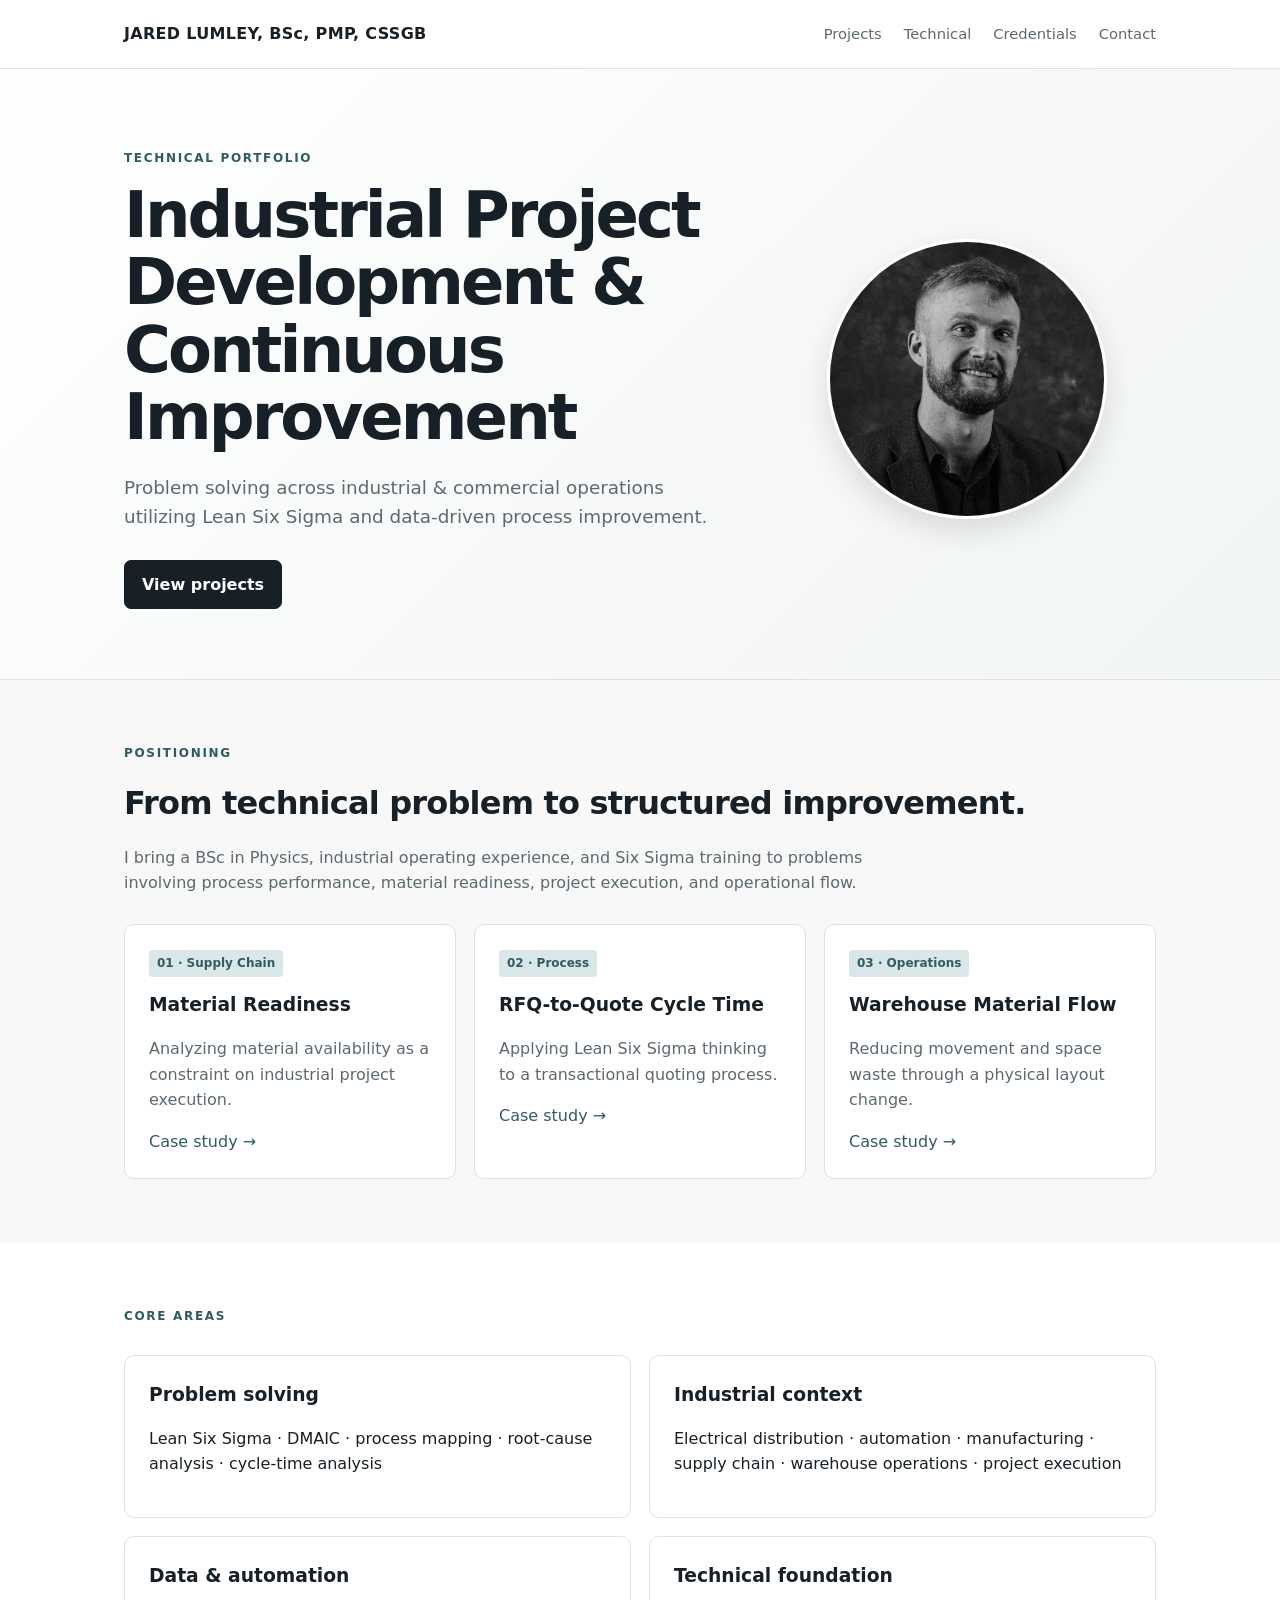
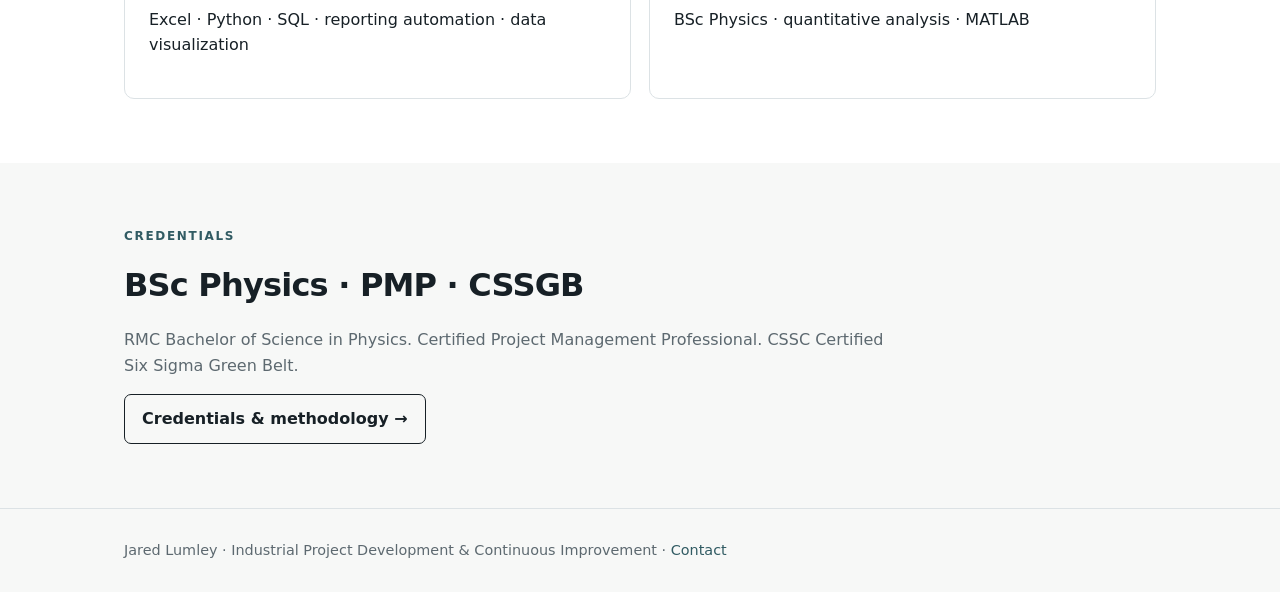
==== index.html @ f39323f9 "Update portfolio description for clarity" ====
<!doctype html>
<html lang="en">
<head>
  <meta charset="utf-8">
  <meta name="viewport" content="width=device-width,initial-scale=1">
  <title>Jared Lumley | Industrial Project Development & Continuous Improvement</title>
  <link rel="stylesheet" href="style.css">
</head>
<body>
  <header>
    <div class="wrap">
      <nav>
        <a class="brand" href="index.html">JARED LUMLEY, BSc, PMP, CSSGB</a>
        <div class="navlinks">
          <a href="projects.html">Projects</a>
          <a href="technical.html">Technical</a>
          <a href="credentials.html">Credentials</a>
          <a href="contact.html">Contact</a>
        </div>
      </nav>
    </div>
  </header>

  <section class="hero">
    <div class="wrap hero-grid">
      <div class="hero-text">
        <div class="eyebrow">Technical Portfolio</div>
        <h1>Industrial Project Development & Continuous Improvement</h1>
        <p>Problem solving across industrial & commercial operations utilizing Lean Six Sigma and data-driven process improvement.</p>
        <div class="buttons">
          <a class="button primary" href="projects.html">View projects</a>
        </div>
      </div>
      <div class="hero-media">
        <img src="images/jared-lumley.jpg" alt="Jared Lumley, BSc, PMP, CSSGB" class="hero-portrait">
      </div>
    </div>
  </section>

  <section>
    <div class="wrap">
      <div class="eyebrow">Positioning</div>
      <h2>From technical problem to structured improvement.</h2>
      <p class="lead">I bring a BSc in Physics, industrial operating experience, and Six Sigma training to problems involving process performance, material readiness, project execution, and operational flow.</p>
      
      <div class="grid">
        <div class="card">
          <span class="tag">01 · Supply Chain</span>
          <h3>Material Readiness</h3>
          <p class="muted">Analyzing material availability as a constraint on industrial project execution.</p>
          <a href="project-material-readiness.html">Case study →</a>
        </div>
        <div class="card">
          <span class="tag">02 · Process</span>
          <h3>RFQ-to-Quote Cycle Time</h3>
          <p class="muted">Applying Lean Six Sigma thinking to a transactional quoting process.</p>
          <a href="project-rfq-quote.html">Case study →</a>
        </div>
        <div class="card">
          <span class="tag">03 · Operations</span>
          <h3>Warehouse Material Flow</h3>
          <p class="muted">Reducing movement and space waste through a physical layout change.</p>
          <a href="project-warehouse-flow.html">Case study →</a>
        </div>
      </div>
    </div>
  </section>

  <section style="background:#fff">
    <div class="wrap">
      <div class="eyebrow">Core Areas</div>
      <div class="grid2">
        <div class="card">
          <h3>Problem solving</h3>
          <p>Lean Six Sigma · DMAIC · process mapping · root-cause analysis · cycle-time analysis</p>
        </div>
        <div class="card">
          <h3>Industrial context</h3>
          <p>Electrical distribution · automation · manufacturing · supply chain · warehouse operations · project execution</p>
        </div>
        <div class="card">
          <h3>Data & automation</h3>
          <p>Excel · Python · SQL · reporting automation · data visualization</p>
        </div>
        <div class="card">
          <h3>Technical foundation</h3>
          <p>BSc Physics · quantitative analysis · MATLAB</p>
        </div>
      </div>
    </div>
  </section>

  <section>
    <div class="wrap">
      <div class="eyebrow">Credentials</div>
      <h2>BSc Physics · PMP · CSSGB</h2>
      <p class="lead">RMC Bachelor of Science in Physics. Certified Project Management Professional. CSSC Certified Six Sigma Green Belt.</p>
      <a class="button" href="credentials.html">Credentials & methodology →</a>
    </div>
  </section>

  <footer>
    <div class="wrap">
      Jared Lumley · Industrial Project Development & Continuous Improvement · <a href="contact.html">Contact</a>
    </div>
  </footer>
</body>
</html>
---- style.css ----
:root {
  --ink: #172026;
  --muted: #5d6970;
  --line: #dce2e5;
  --bg: #f7f8f7;
  --card: #fff;
  --accent: #315b63;
  --accent2: #d9e7e8;
}

* {
  box-sizing: border-box;
}

html {
  scroll-behavior: smooth;
}

body {
  margin: 0;
  font-family: Inter, ui-sans-serif, system-ui, -apple-system, BlinkMacSystemFont, "Segoe UI", sans-serif;
  color: var(--ink);
  background: var(--bg);
  line-height: 1.6;
}

a {
  color: var(--accent);
  text-decoration: none;
}

a:hover {
  text-decoration: underline;
}

.wrap {
  max-width: 1080px;
  margin: auto;
  padding: 0 24px;
}

header {
  border-bottom: 1px solid var(--line);
  background: rgba(255, 255, 255, .94);
  position: sticky;
  top: 0;
  z-index: 10;
  backdrop-filter: blur(8px);
}

nav {
  height: 68px;
  display: flex;
  align-items: center;
  justify-content: space-between;
}

.brand {
  font-weight: 750;
  letter-spacing: .02em;
  color: var(--ink);
}

.navlinks {
  display: flex;
  gap: 22px;
  font-size: .92rem;
}

.navlinks a {
  color: var(--muted);
}

/* Hero Section & Grid Integration */
.hero {
  padding: 80px 0 70px;
  background: linear-gradient(135deg, #fff 0%, #f1f5f4 100%);
  border-bottom: 1px solid var(--line);
}

.hero-grid {
  display: grid;
  grid-template-columns: 1.6fr 1fr;
  gap: 3rem;
  align-items: center;
}

.hero-text {
  min-width: 0;
}

.hero-media {
  display: flex;
  justify-content: center;
  align-items: center;
}

.hero-portrait {
  width: 100%;
  max-width: 280px;
  aspect-ratio: 1 / 1;
  object-fit: cover;
  border-radius: 50%;
  border: 3px solid #ffffff;
  box-shadow: 0 12px 32px rgba(0, 0, 0, 0.12);
}

.eyebrow {
  text-transform: uppercase;
  letter-spacing: .14em;
  font-size: .75rem;
  font-weight: 750;
  color: var(--accent);
  margin-bottom: 14px;
}

.hero h1 {
  font-size: clamp(2.2rem, 5vw, 4.2rem);
  line-height: 1.05;
  margin: 0 0 22px;
  letter-spacing: -.045em;
}

.hero p {
  font-size: 1.15rem;
  color: var(--muted);
  margin: 0;
}

.buttons {
  display: flex;
  gap: 12px;
  flex-wrap: wrap;
  margin-top: 28px;
}

.button {
  display: inline-block;
  padding: 11px 17px;
  border: 1px solid var(--ink);
  border-radius: 7px;
  color: var(--ink);
  font-weight: 650;
}

.button.primary {
  background: var(--ink);
  color: white;
}

section {
  padding: 64px 0;
}

h2 {
  font-size: 2rem;
  letter-spacing: -.025em;
  margin: 0 0 10px;
}

h3 {
  margin-top: 0;
}

.lead {
  color: var(--muted);
  max-width: 760px;
}

.grid {
  display: grid;
  grid-template-columns: repeat(3, 1fr);
  gap: 18px;
  margin-top: 28px;
}

.grid2 {
  display: grid;
  grid-template-columns: repeat(2, 1fr);
  gap: 18px;
  margin-top: 28px;
}

.card {
  background: var(--card);
  border: 1px solid var(--line);
  border-radius: 10px;
  padding: 24px;
}

.card h3 {
  margin-bottom: 7px;
}

.tag {
  display: inline-block;
  background: var(--accent2);
  color: var(--accent);
  font-size: .75rem;
  font-weight: 750;
  padding: 4px 8px;
  border-radius: 4px;
  margin-bottom: 13px;
}

.muted {
  color: var(--muted);
}

ul {
  padding-left: 20px;
}

.metric {
  font-size: 1.8rem;
  font-weight: 750;
  line-height: 1.1;
}

.metric small {
  display: block;
  font-size: .8rem;
  font-weight: 500;
  color: var(--muted);
  margin-top: 5px;
}

.process {
  display: flex;
  flex-wrap: wrap;
  gap: 8px;
  margin: 22px 0;
}

.step {
  border: 1px solid var(--line);
  background: #fff;
  padding: 9px 12px;
  border-radius: 6px;
  font-size: .9rem;
}

.step:after {
  content: " →";
  color: var(--accent);
  font-weight: 700;
}

.step:last-child:after {
  content: "";
}

.pagehero {
  padding: 60px 0 38px;
  border-bottom: 1px solid var(--line);
  background: #fff;
}

.pagehero h1 {
  font-size: clamp(2rem, 5vw, 3.5rem);
  line-height: 1.05;
  margin: 0 0 14px;
  letter-spacing: -.04em;
}

.columns {
  display: grid;
  grid-template-columns: 1.5fr .8fr;
  gap: 38px;
}

.facts {
  border-left: 3px solid var(--accent);
  padding-left: 18px;
}

.facts p {
  margin: 0 0 15px;
}

.case-section {
  padding: 34px 0;
  border-bottom: 1px solid var(--line);
}

.case-section:last-child {
  border-bottom: 0;
}

.label {
  font-size: .75rem;
  text-transform: uppercase;
  letter-spacing: .12em;
  font-weight: 750;
  color: var(--accent);
  margin-bottom: 5px;
}

footer {
  border-top: 1px solid var(--line);
  padding: 30px 0;
  color: var(--muted);
  font-size: .9rem;
}

.note {
  padding: 15px 18px;
  background: #eef3f2;
  border-left: 3px solid var(--accent);
  border-radius: 4px;
  margin: 18px 0;
}

.diagram {
  margin-top: 22px;
  border: 1px solid var(--line);
  background: #fff;
  padding: 18px;
  border-radius: 8px;
}

.bar {
  height: 12px;
  background: #dfe7e6;
  border-radius: 2px;
  margin: 7px 0 18px;
}

.bar span {
  display: block;
  height: 100%;
  background: var(--accent);
  border-radius: 2px;
}

.two-col-list {
  columns: 2;
}

.resume-box {
  padding: 28px;
  background: #fff;
  border: 1px solid var(--line);
  border-radius: 10px;
}

/* Responsive Styles */
@media(max-width: 760px) {
  .navlinks {
    display: none;
  }
  .hero-grid {
    grid-template-columns: 1fr;
    gap: 2rem;
  }
  .hero-media {
    order: -1;
    justify-content: flex-start;
  }
  .hero-portrait {
    max-width: 180px;
  }
  .grid, .grid2, .columns {
    grid-template-columns: 1fr;
  }
  .two-col-list {
    columns: 1;
  }
  .hero {
    padding-top: 50px;
  }
  .wrap {
    padding: 0 18px;
  }
}
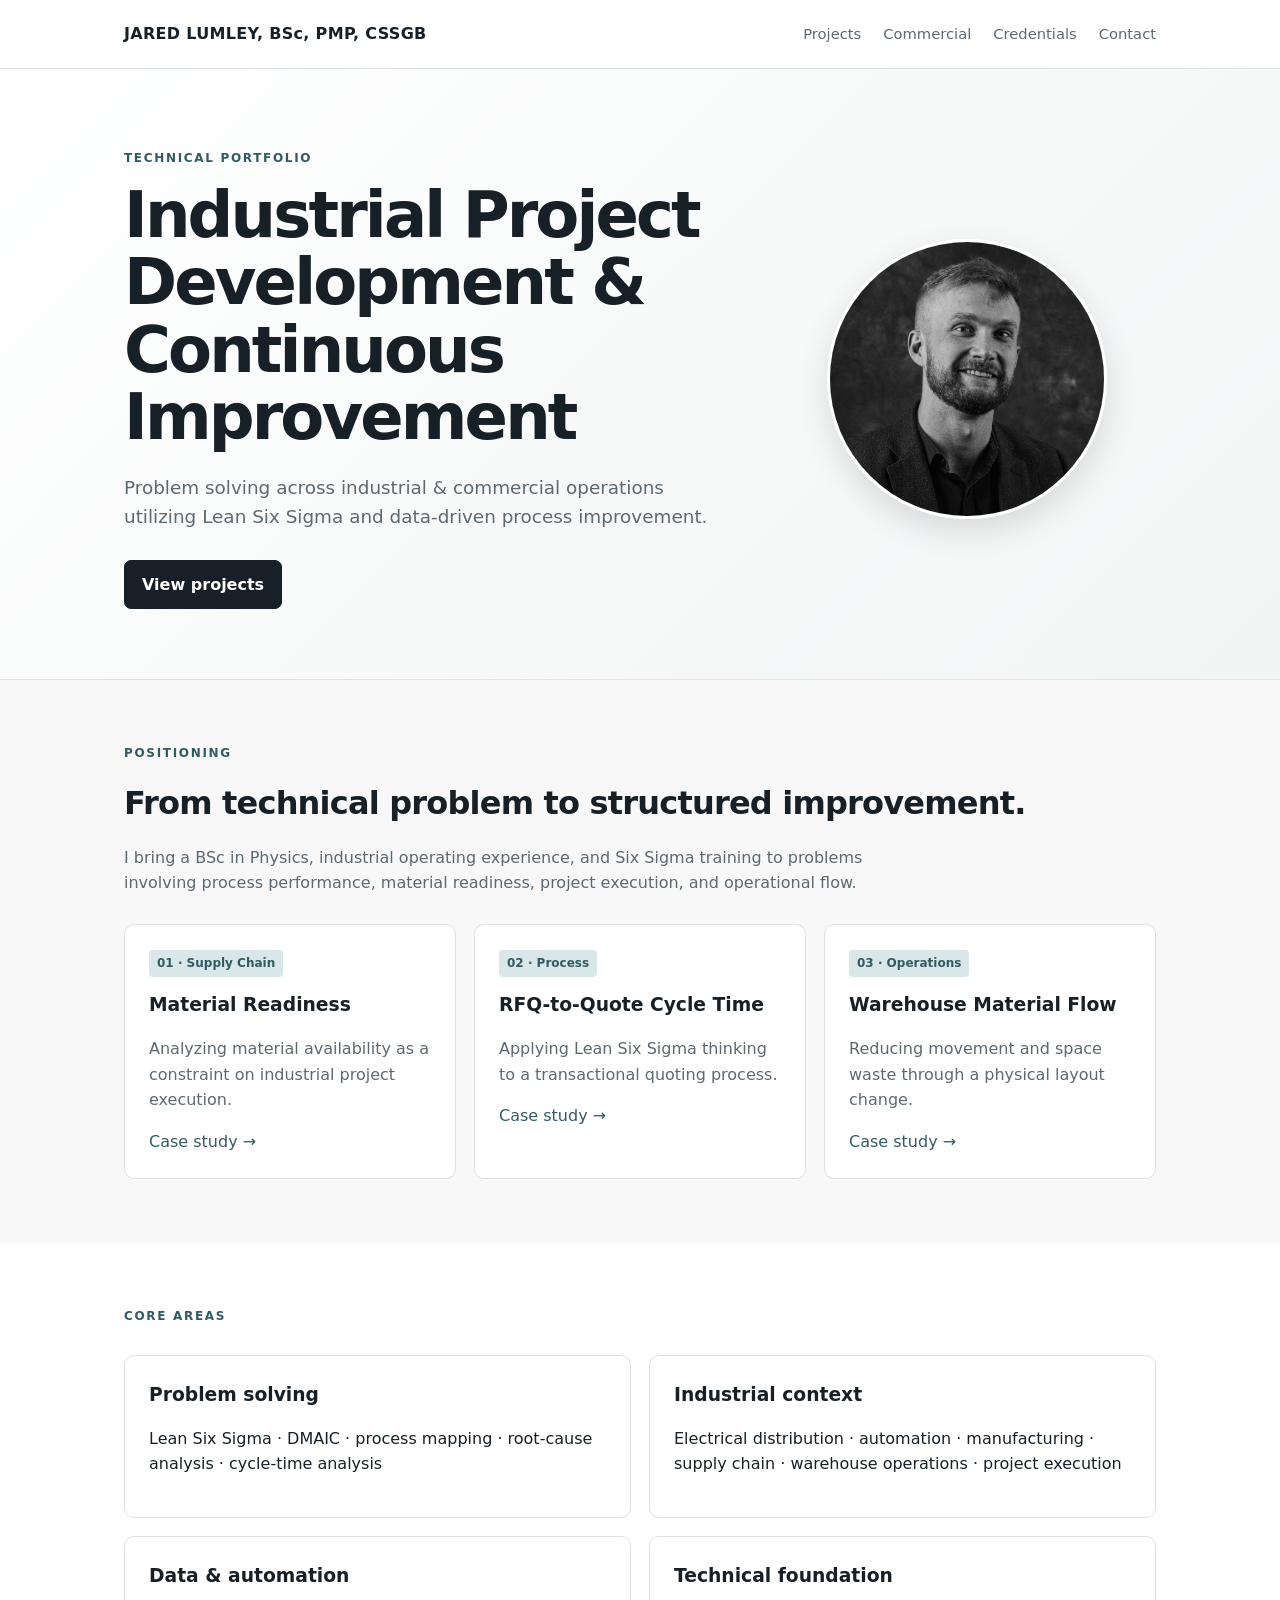
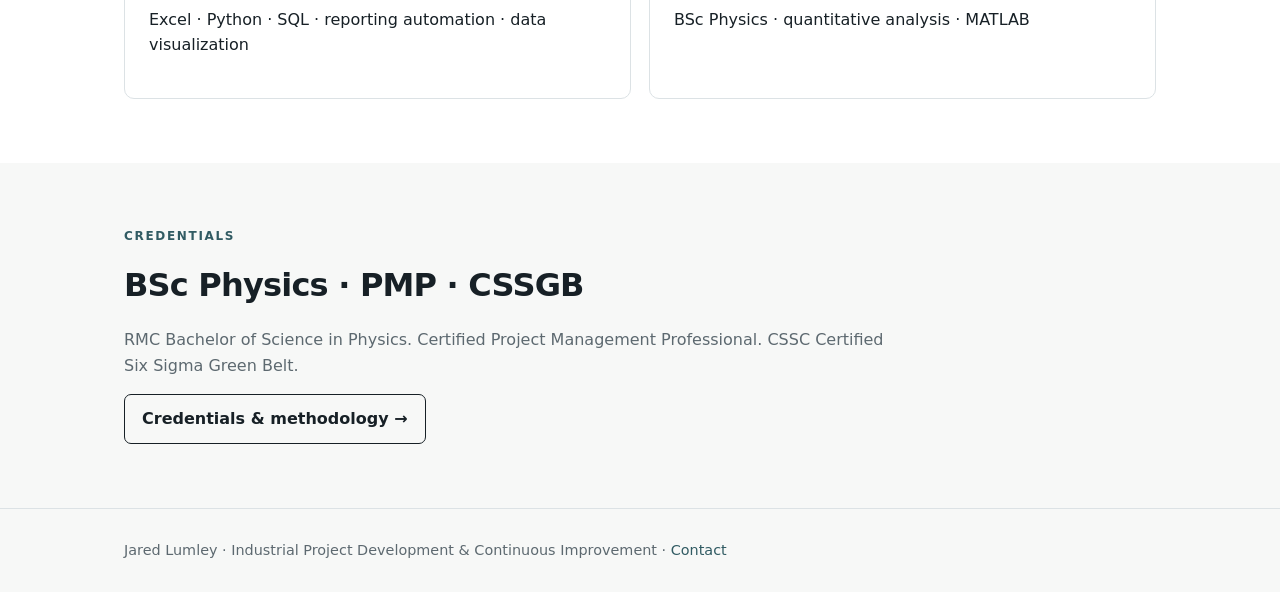
==== commit 286e57e5: "Change link text from 'Technical' to 'Commercial'" ====
--- a/index.html
+++ b/index.html
@@ -13,7 +13,7 @@
         <a class="brand" href="index.html">JARED LUMLEY, BSc, PMP, CSSGB</a>
         <div class="navlinks">
           <a href="projects.html">Projects</a>
-          <a href="technical.html">Technical</a>
+          <a href="commercial.html">Commercial</a>
           <a href="credentials.html">Credentials</a>
           <a href="contact.html">Contact</a>
         </div>
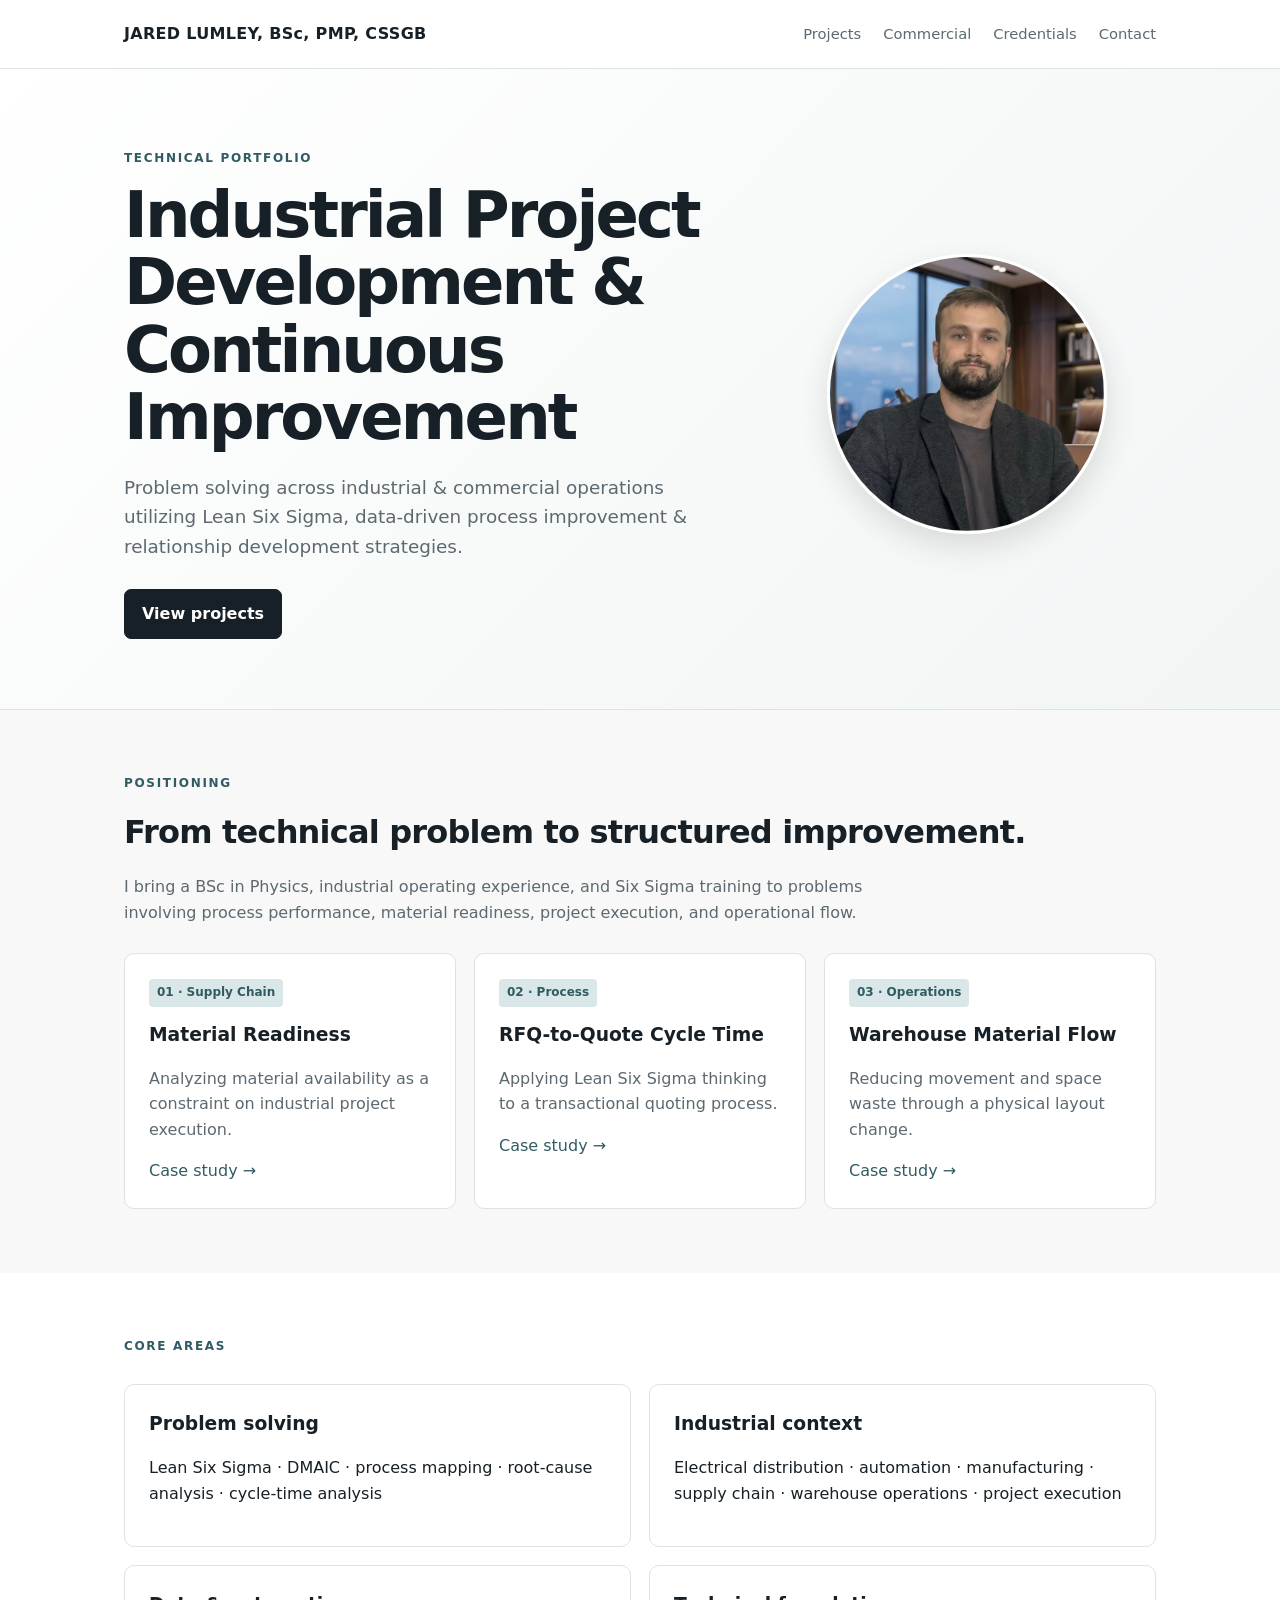
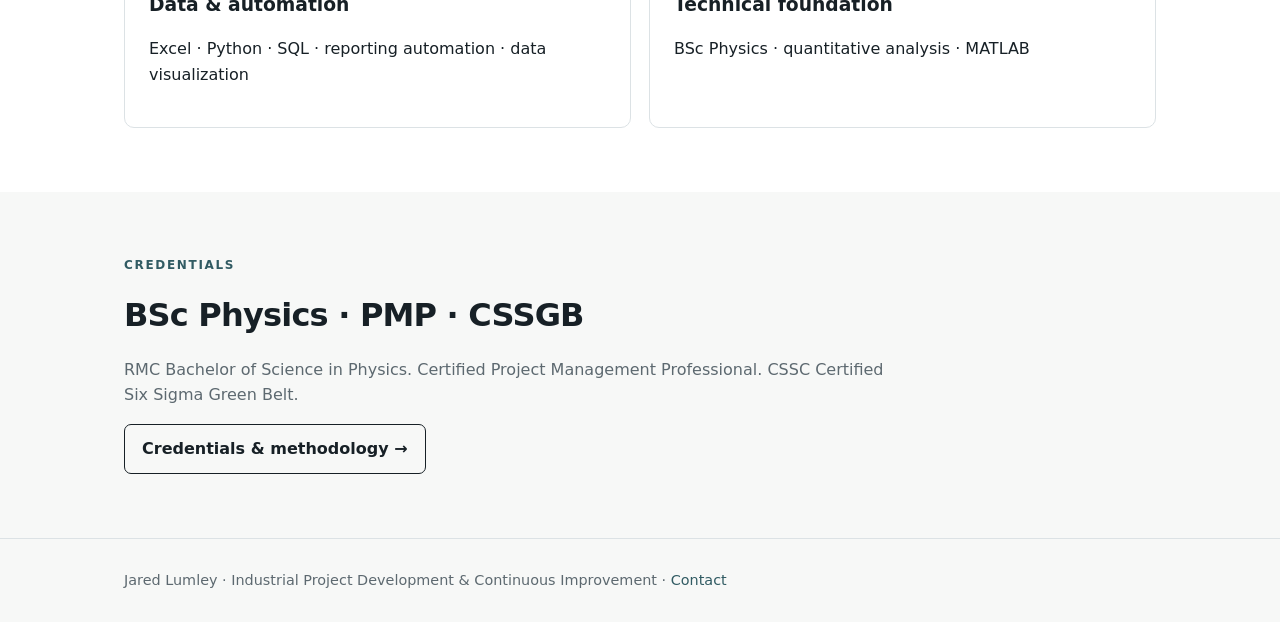
==== commit 46058fcf: "Update portfolio description with relationship strategies" ====
--- a/index.html
+++ b/index.html
@@ -26,7 +26,7 @@
       <div class="hero-text">
         <div class="eyebrow">Technical Portfolio</div>
         <h1>Industrial Project Development & Continuous Improvement</h1>
-        <p>Problem solving across industrial & commercial operations utilizing Lean Six Sigma and data-driven process improvement.</p>
+        <p>Problem solving across industrial & commercial operations utilizing Lean Six Sigma, data-driven process improvement & relationship development strategies.</p>
         <div class="buttons">
           <a class="button primary" href="projects.html">View projects</a>
         </div>
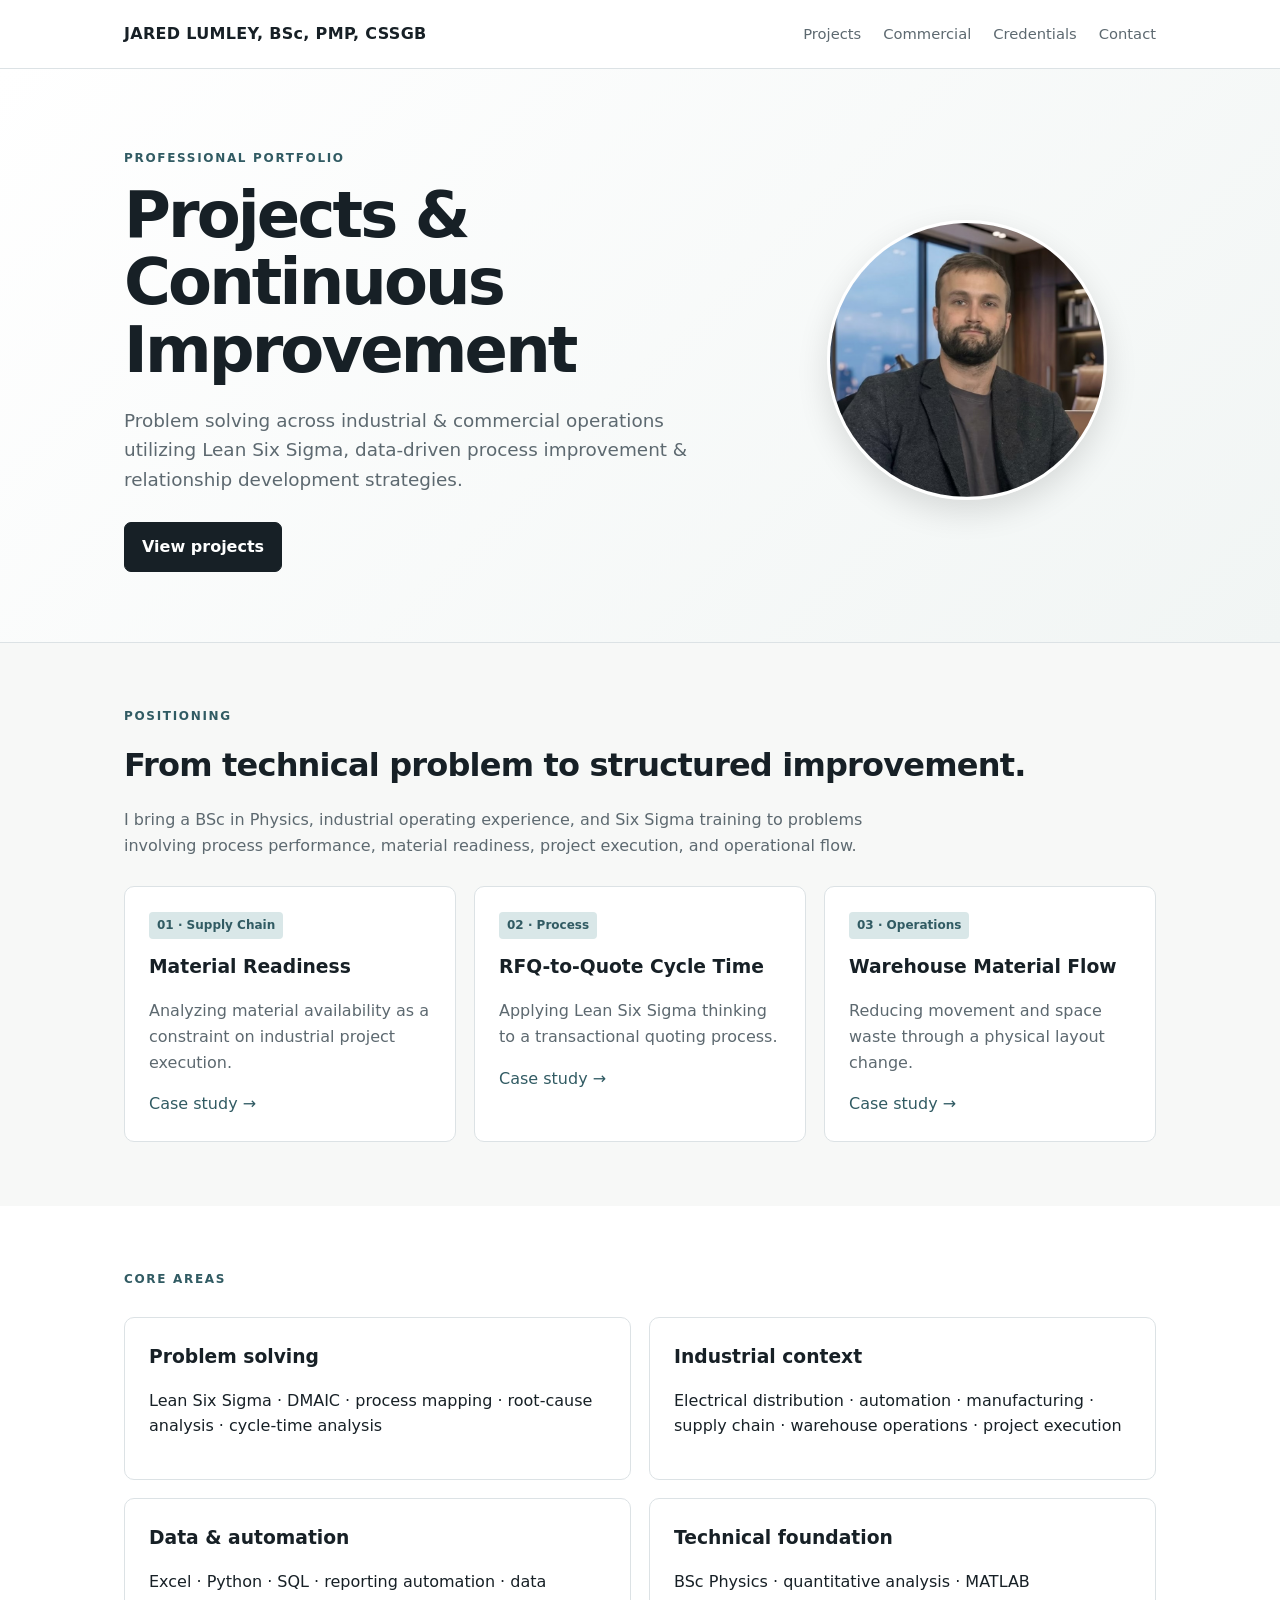
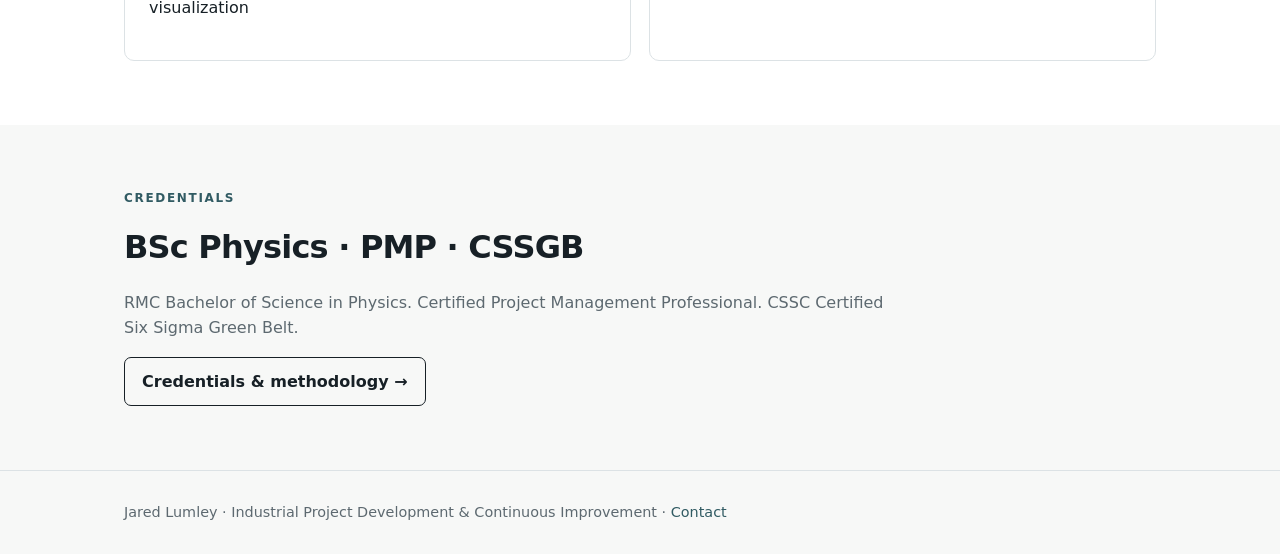
==== commit 0ed904dc: "Update title and headings in index.html" ====
--- a/index.html
+++ b/index.html
@@ -3,7 +3,7 @@
 <head>
   <meta charset="utf-8">
   <meta name="viewport" content="width=device-width,initial-scale=1">
-  <title>Jared Lumley | Industrial Project Development & Continuous Improvement</title>
+  <title>Jared Lumley | Projects & Continuous Improvement</title>
   <link rel="stylesheet" href="style.css">
 </head>
 <body>
@@ -24,8 +24,8 @@
   <section class="hero">
     <div class="wrap hero-grid">
       <div class="hero-text">
-        <div class="eyebrow">Technical Portfolio</div>
-        <h1>Industrial Project Development & Continuous Improvement</h1>
+        <div class="eyebrow">Professional Portfolio</div>
+        <h1>Projects & Continuous Improvement</h1>
         <p>Problem solving across industrial & commercial operations utilizing Lean Six Sigma, data-driven process improvement & relationship development strategies.</p>
         <div class="buttons">
           <a class="button primary" href="projects.html">View projects</a>
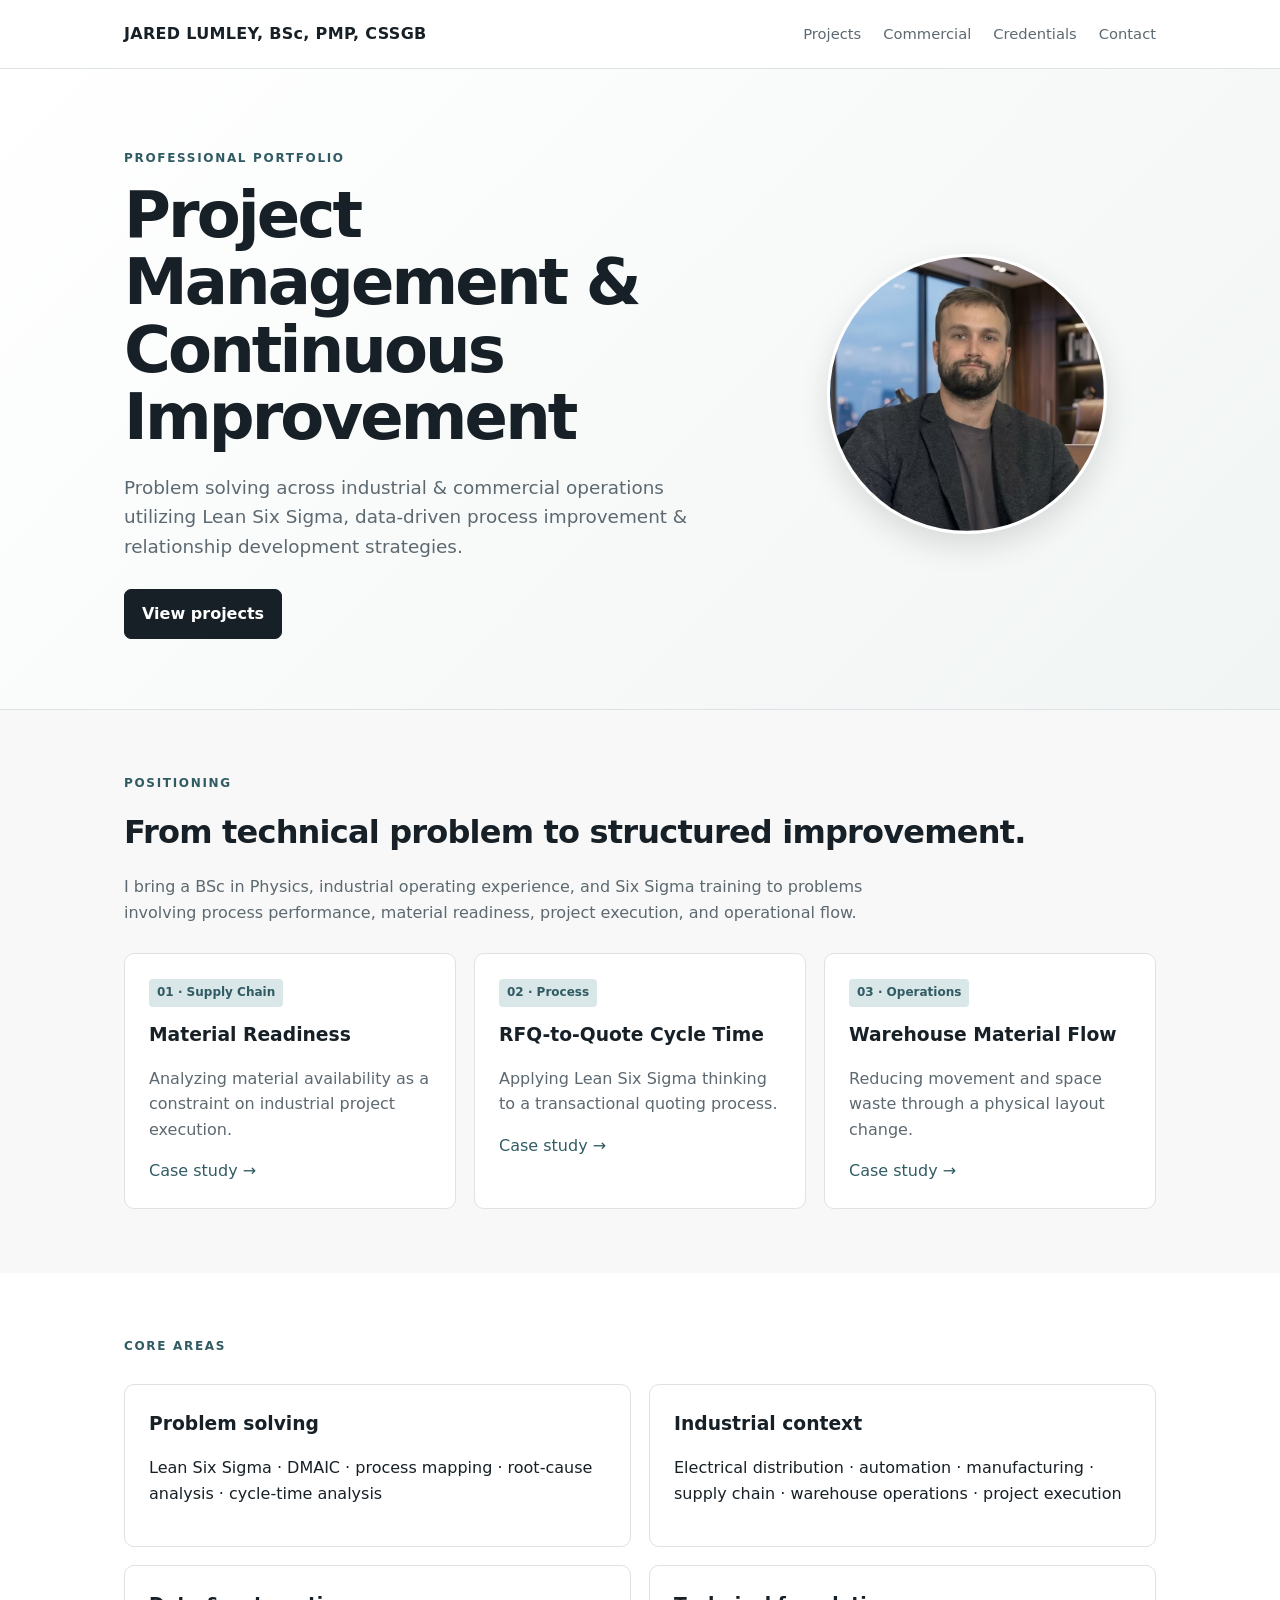
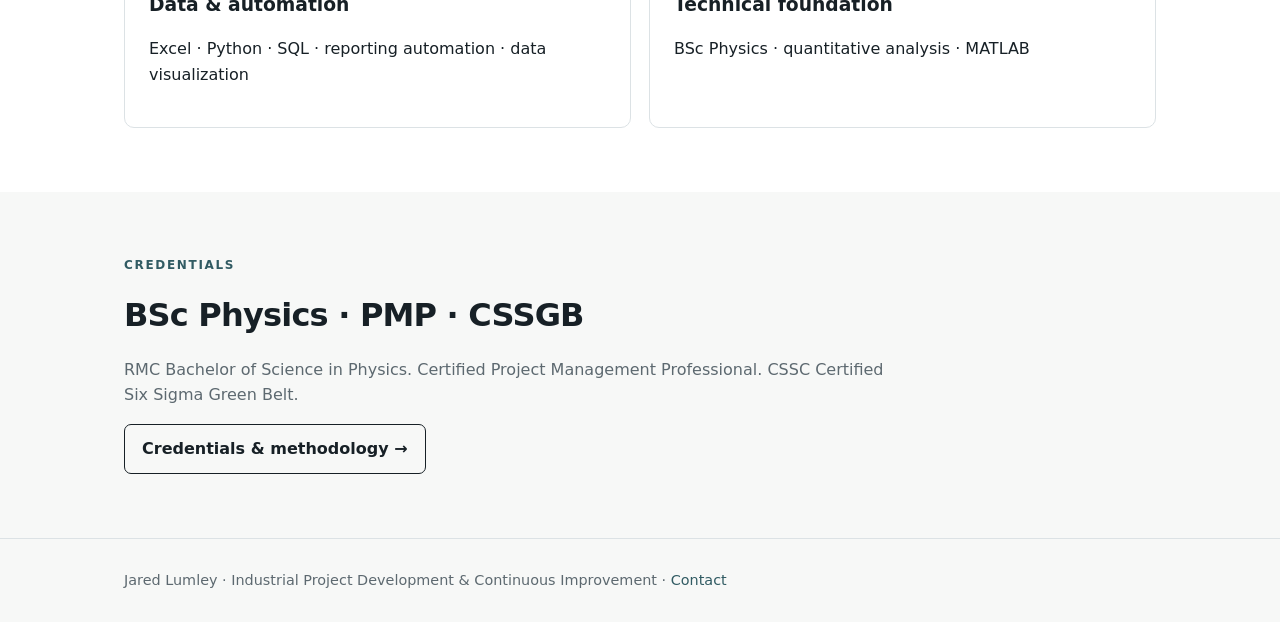
==== commit 37f68588: "Update title and heading for project management" ====
--- a/index.html
+++ b/index.html
@@ -3,7 +3,7 @@
 <head>
   <meta charset="utf-8">
   <meta name="viewport" content="width=device-width,initial-scale=1">
-  <title>Jared Lumley | Projects & Continuous Improvement</title>
+  <title>Jared Lumley | Project Management & Continuous Improvement</title>
   <link rel="stylesheet" href="style.css">
 </head>
 <body>
@@ -25,7 +25,7 @@
     <div class="wrap hero-grid">
       <div class="hero-text">
         <div class="eyebrow">Professional Portfolio</div>
-        <h1>Projects & Continuous Improvement</h1>
+        <h1>Project Management & Continuous Improvement</h1>
         <p>Problem solving across industrial & commercial operations utilizing Lean Six Sigma, data-driven process improvement & relationship development strategies.</p>
         <div class="buttons">
           <a class="button primary" href="projects.html">View projects</a>
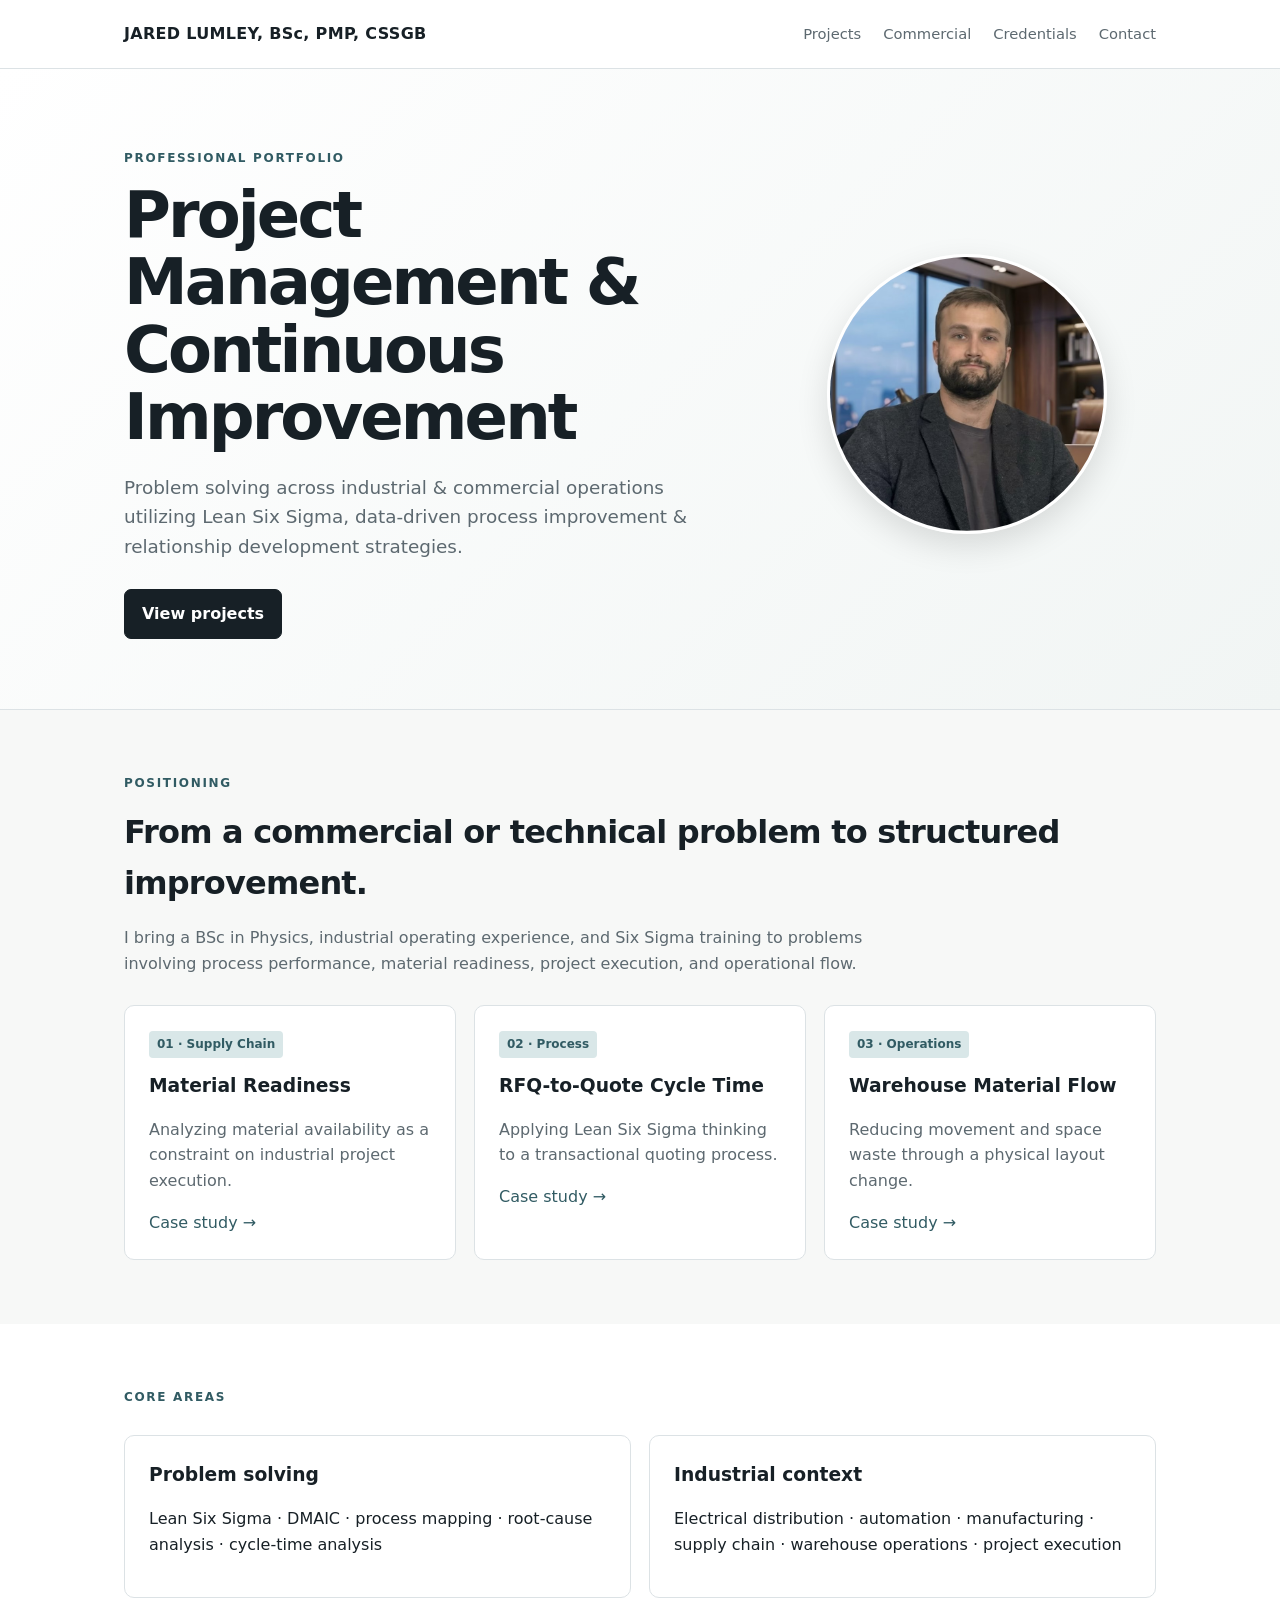
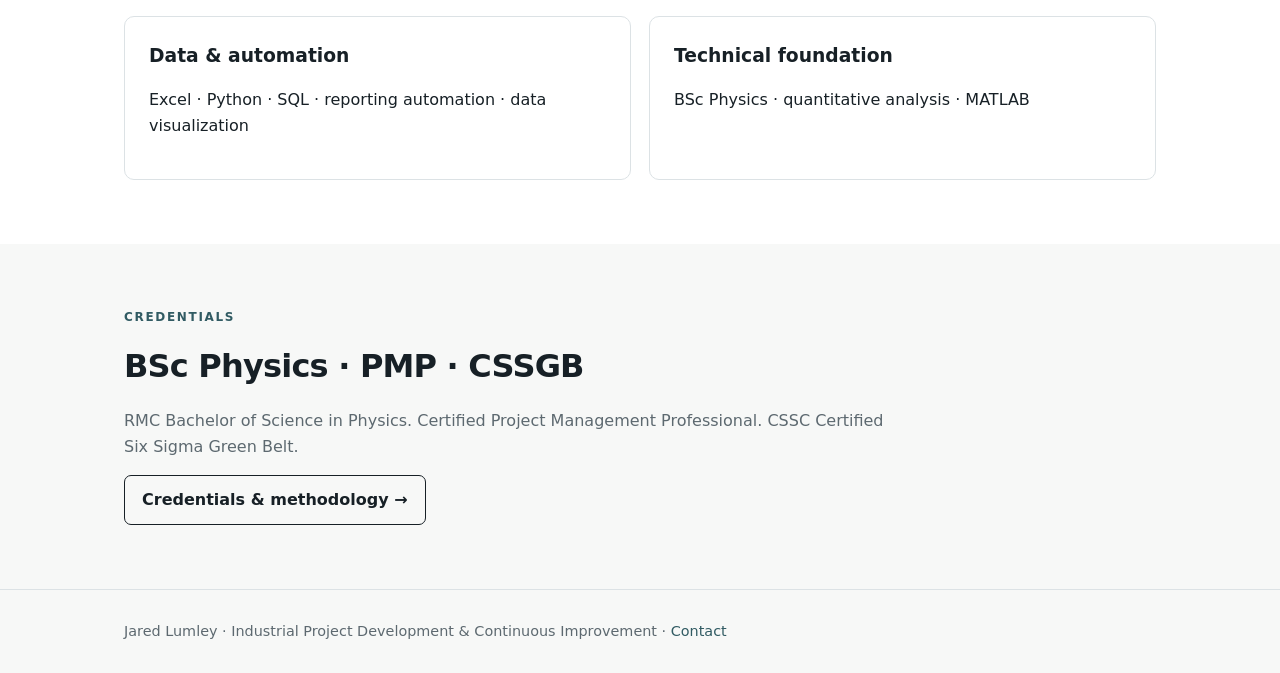
==== commit 0ed2620b: "Update heading for clarity on problem context" ====
--- a/index.html
+++ b/index.html
@@ -40,7 +40,7 @@
   <section>
     <div class="wrap">
       <div class="eyebrow">Positioning</div>
-      <h2>From technical problem to structured improvement.</h2>
+      <h2>From a commercial or technical problem to structured improvement.</h2>
       <p class="lead">I bring a BSc in Physics, industrial operating experience, and Six Sigma training to problems involving process performance, material readiness, project execution, and operational flow.</p>
       
       <div class="grid">
